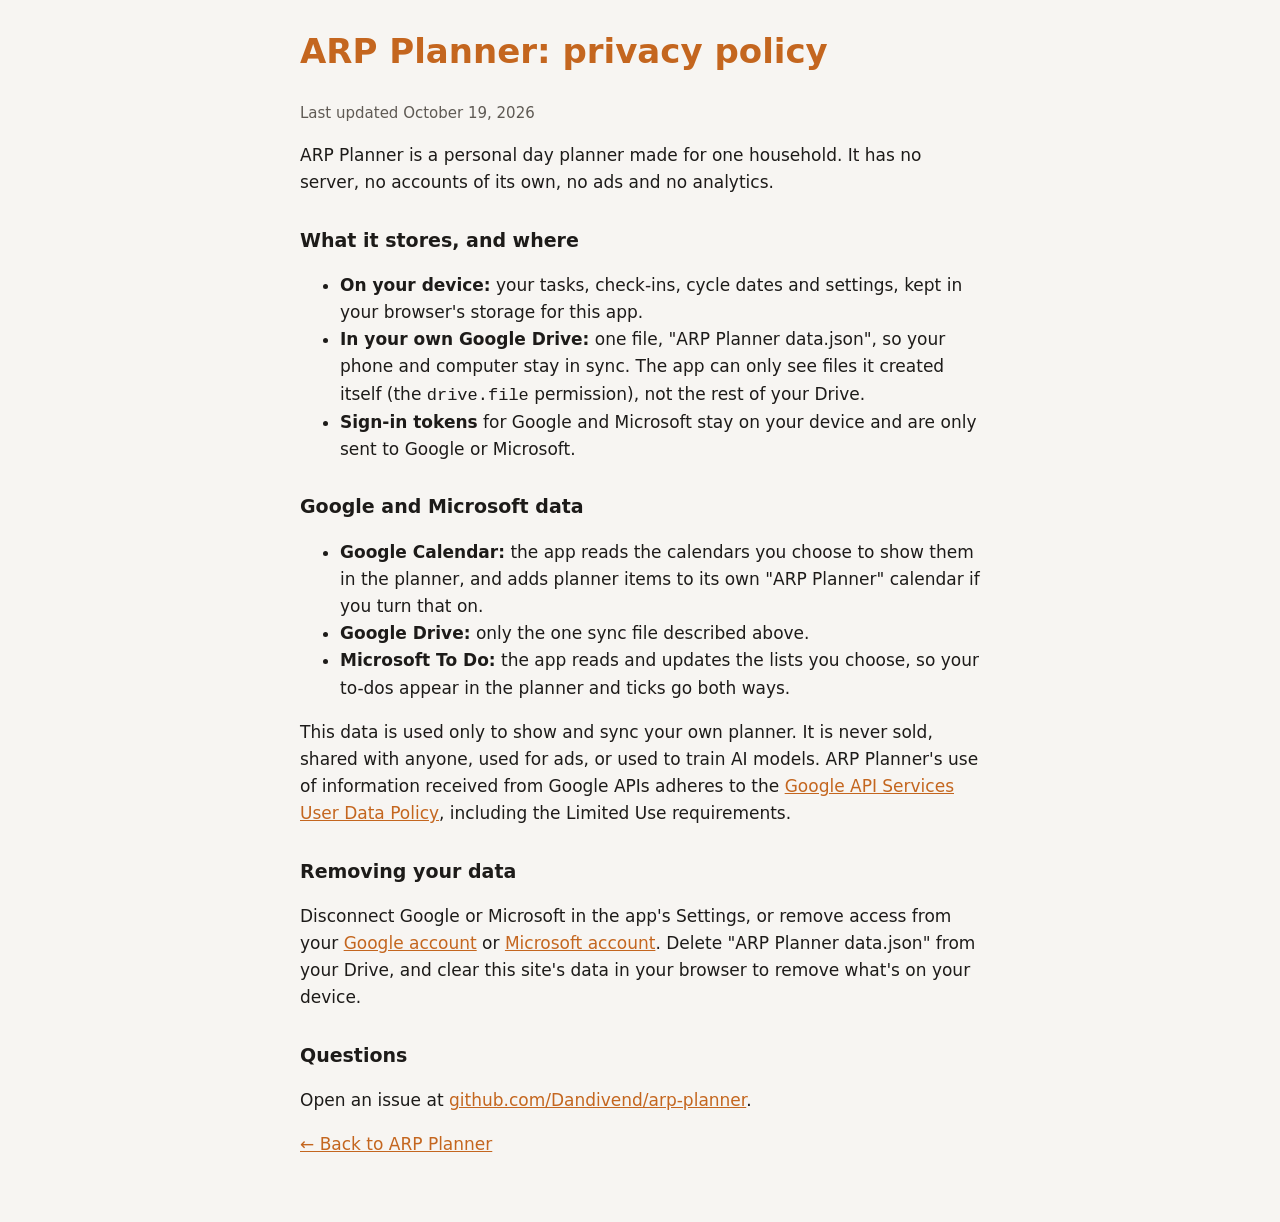
==== privacy.html @ 68f127d7 "Publish 20261019-083407 Co-Authored-By: Claude Opus 5.5 <noreply@anthropic.com>" ====
<!doctype html>
<html lang="en">
<head>
<meta charset="utf-8">
<meta name="viewport" content="width=device-width, initial-scale=1">
<title>ARP Planner privacy</title>
<style>
  :root { --bg: #f7f5f2; --ink: #1d1b19; --muted: #5f5a54; --accent: #c4661f; }
  @media (prefers-color-scheme: dark) { :root { --bg: #121419; --ink: #ece8e2; --muted: #a7a19a; --accent: #f0a24a; } }
  body { background: var(--bg); color: var(--ink); font: 17px/1.6 system-ui, sans-serif; margin: 0; padding: 24px 16px 48px; }
  main { max-width: 680px; margin: 0 auto; }
  h1 { color: var(--accent); margin-top: 0; }
  h2 { font-size: 19px; margin-top: 28px; }
  .small { color: var(--muted); font-size: 15px; }
  a { color: var(--accent); }
</style>
</head>
<body>
<main>
<h1>ARP Planner: privacy policy</h1>
<p class="small">Last updated October 19, 2026</p>

<p>ARP Planner is a personal day planner made for one household. It has no server, no accounts of its own,
no ads and no analytics.</p>

<h2>What it stores, and where</h2>
<ul>
  <li><strong>On your device:</strong> your tasks, check-ins, cycle dates and settings, kept in your browser's
    storage for this app.</li>
  <li><strong>In your own Google Drive:</strong> one file, "ARP Planner data.json", so your phone and computer
    stay in sync. The app can only see files it created itself (the <code>drive.file</code> permission), not the
    rest of your Drive.</li>
  <li><strong>Sign-in tokens</strong> for Google and Microsoft stay on your device and are only sent to Google or
    Microsoft.</li>
</ul>

<h2>Google and Microsoft data</h2>
<ul>
  <li><strong>Google Calendar:</strong> the app reads the calendars you choose to show them in the planner, and adds
    planner items to its own "ARP Planner" calendar if you turn that on.</li>
  <li><strong>Google Drive:</strong> only the one sync file described above.</li>
  <li><strong>Microsoft To Do:</strong> the app reads and updates the lists you choose, so your to-dos appear in the
    planner and ticks go both ways.</li>
</ul>
<p>This data is used only to show and sync your own planner. It is never sold, shared with anyone, used for ads, or
used to train AI models. ARP Planner's use of information received from Google APIs adheres to the
<a href="https://developers.google.com/terms/api-services-user-data-policy">Google API Services User Data Policy</a>,
including the Limited Use requirements.</p>

<h2>Removing your data</h2>
<p>Disconnect Google or Microsoft in the app's Settings, or remove access from your
<a href="https://myaccount.google.com/permissions">Google account</a> or
<a href="https://account.live.com/consent/Manage">Microsoft account</a>. Delete "ARP Planner data.json" from your
Drive, and clear this site's data in your browser to remove what's on your device.</p>

<h2>Questions</h2>
<p>Open an issue at <a href="https://github.com/Dandivend/arp-planner">github.com/Dandivend/arp-planner</a>.</p>
<p><a href="./">← Back to ARP Planner</a></p>
</main>
</body>
</html>
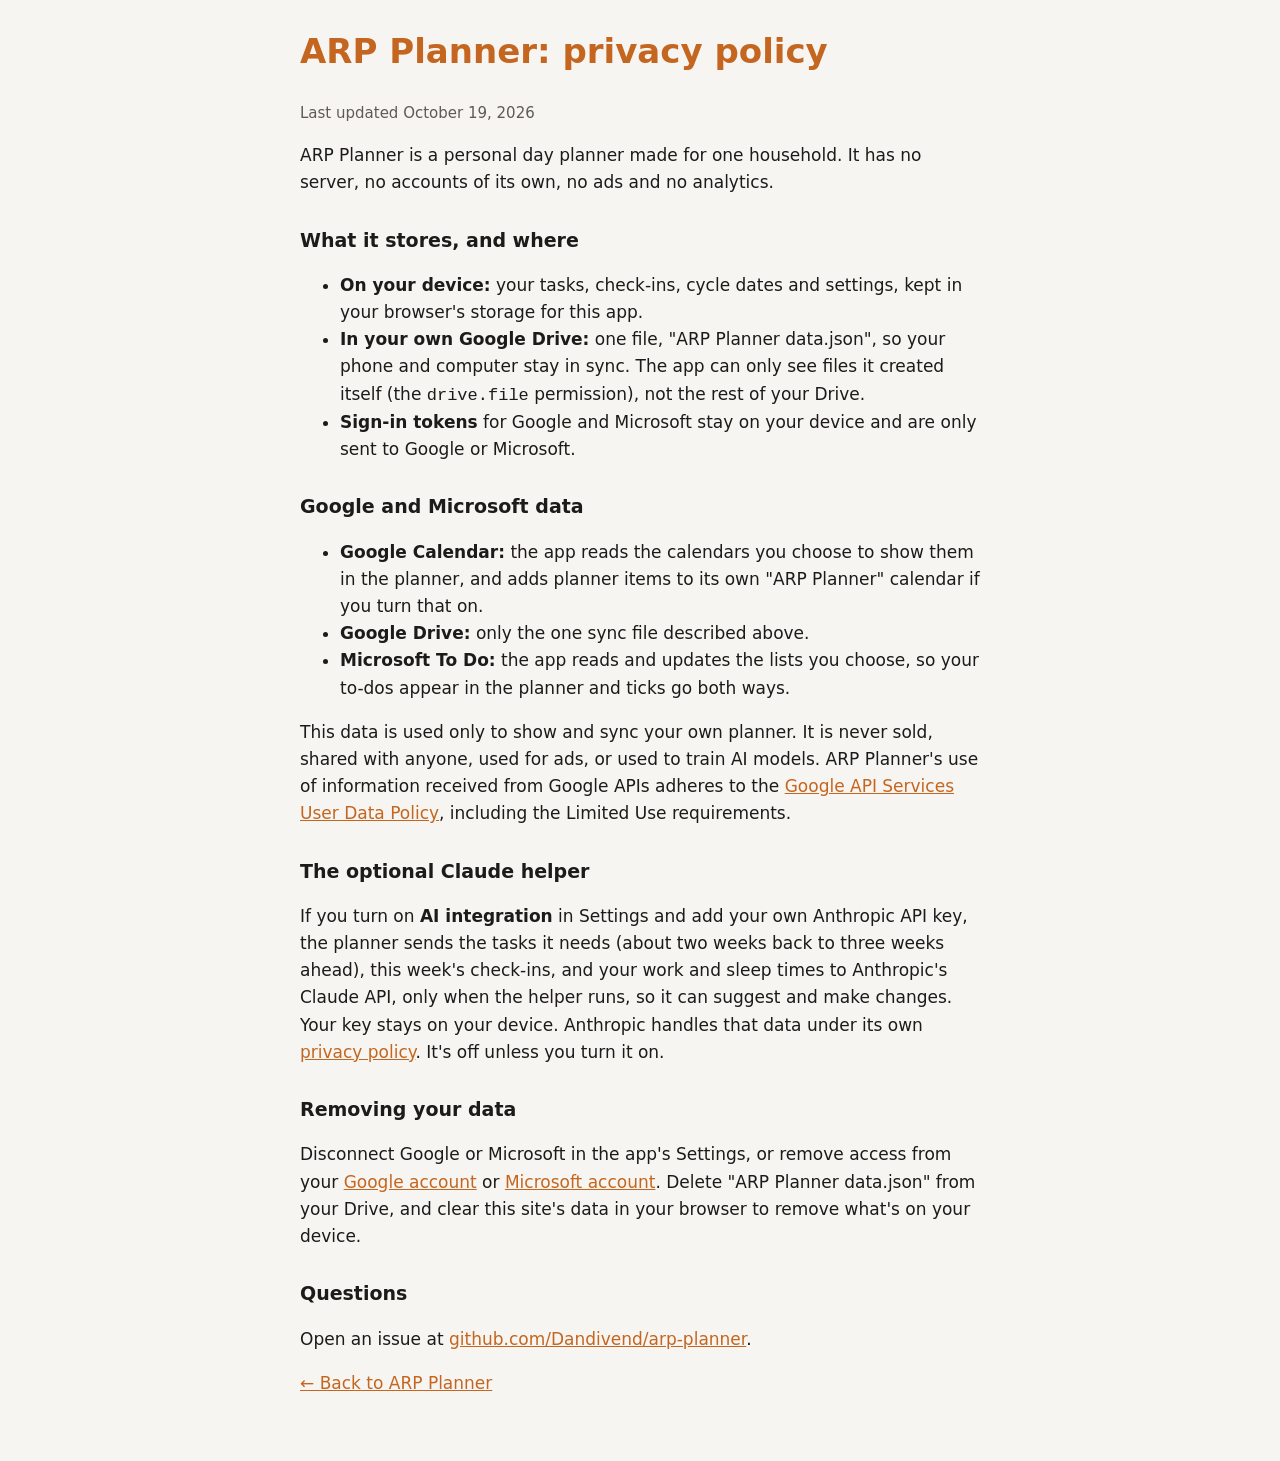
==== commit 2ddf04c7: "Publish 20261019-091956 Co-Authored-By: Claude Opus 5.5 <noreply@anthropic.com>" ====
--- a/privacy.html
+++ b/privacy.html
@@ -47,6 +47,13 @@
 <a href="https://developers.google.com/terms/api-services-user-data-policy">Google API Services User Data Policy</a>,
 including the Limited Use requirements.</p>
 
+<h2>The optional Claude helper</h2>
+<p>If you turn on <strong>AI integration</strong> in Settings and add your own Anthropic API key, the planner sends
+the tasks it needs (about two weeks back to three weeks ahead), this week's check-ins, and your work and sleep times to
+Anthropic's Claude API, only when the helper runs, so it can suggest and make changes. Your key stays on your device.
+Anthropic handles that data under its own <a href="https://www.anthropic.com/legal/privacy">privacy policy</a>.
+It's off unless you turn it on.</p>
+
 <h2>Removing your data</h2>
 <p>Disconnect Google or Microsoft in the app's Settings, or remove access from your
 <a href="https://myaccount.google.com/permissions">Google account</a> or
